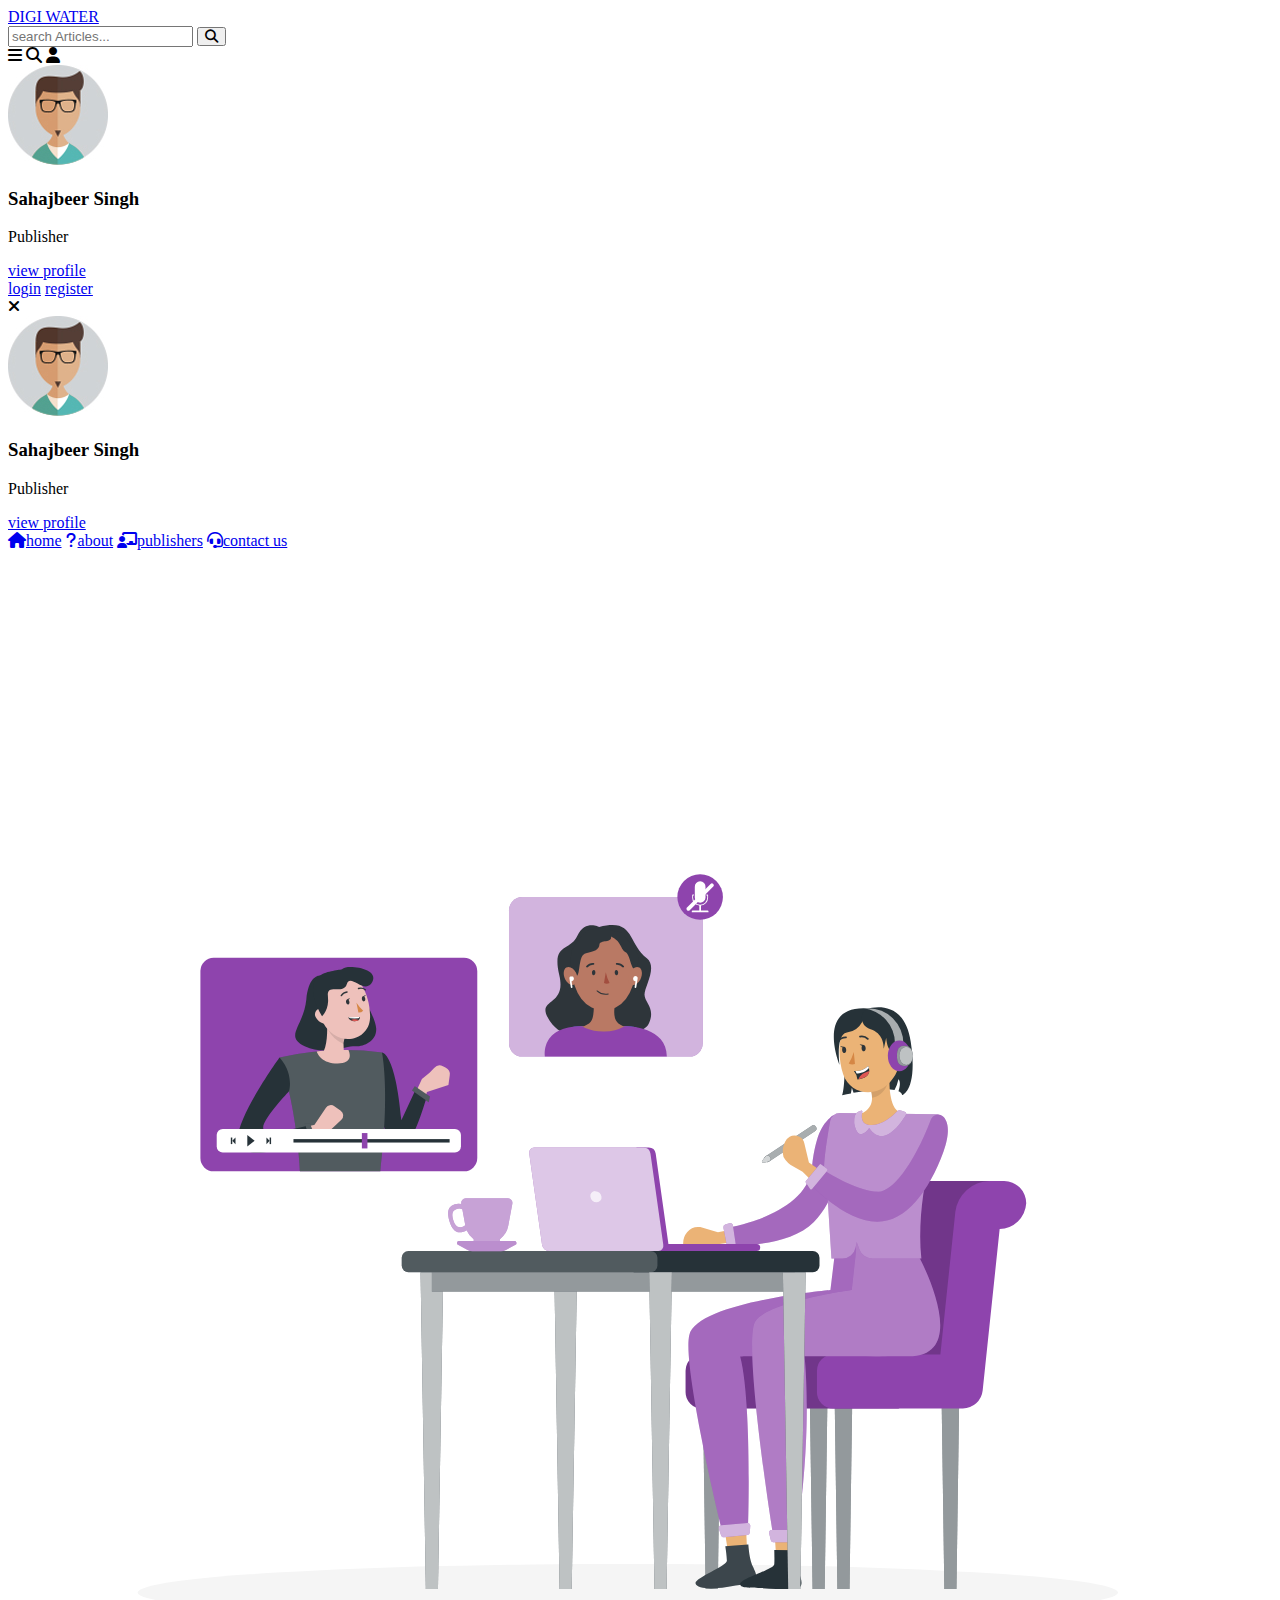
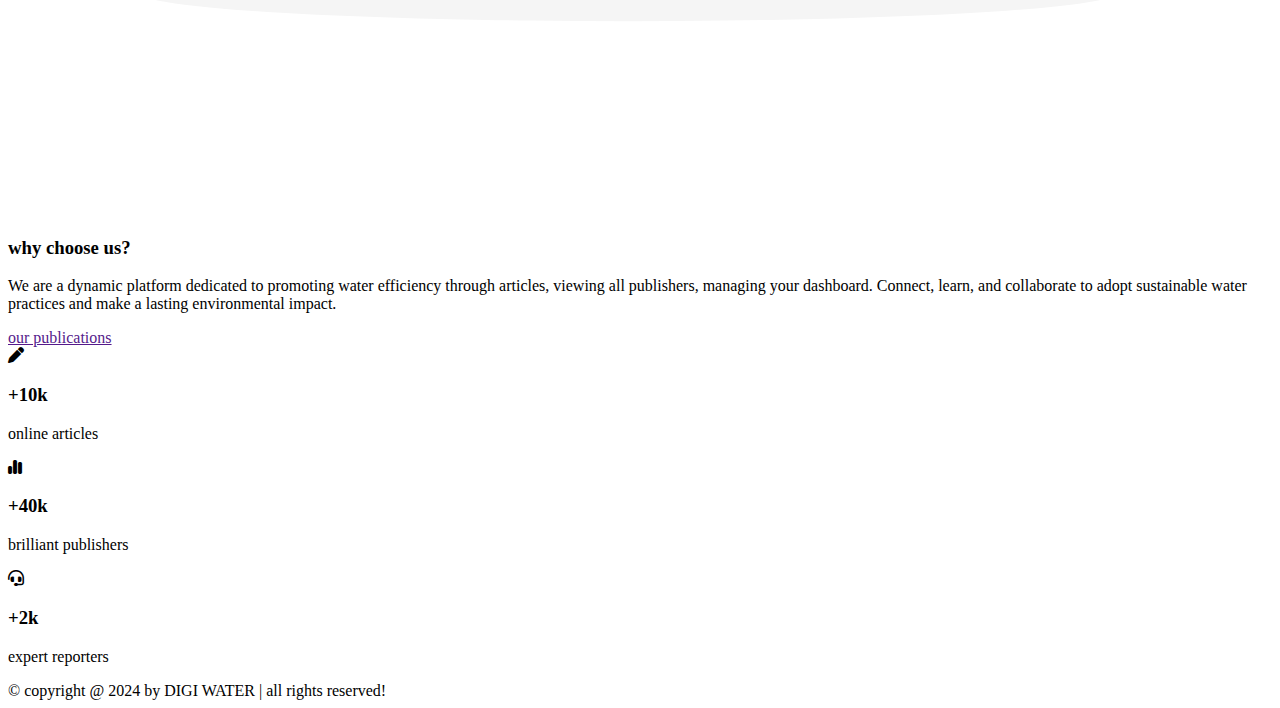
==== about.html @ f4ea8a5f "Add files via upload" ====
<!DOCTYPE html>
<html lang="en">
<head>
   <meta charset="UTF-8">
   <meta http-equiv="X-UA-Compatible" content="IE=edge">
   <meta name="viewport" content="width=device-width, initial-scale=1.0">
   <title>about us</title>

   <link rel="stylesheet" href="https://cdnjs.cloudflare.com/ajax/libs/font-awesome/6.1.2/css/all.min.css">
   <link rel="stylesheet" href="css/style.css">

</head>
<body>

   <header class="header">
   
      <section class="flex">
   
         <a href="home.html" class="logo">DIGI WATER</a>
   
         <form action="search.html" method="post" class="search-form">
            <input type="text" name="search_box" required placeholder="search Articles..." maxlength="100">
            <button type="submit" class="fas fa-search"></button>
         </form>
   
         <div class="icons">
            <div id="menu-btn" class="fas fa-bars"></div>
            <div id="search-btn" class="fas fa-search"></div>
            <div id="user-btn" class="fas fa-user"></div>
            <!-- <div id="toggle-btn" class="fas fa-sun"></div> -->
         </div>
   
         <div class="profile">
            <img src="images/pic-1.jpg" class="image" alt="">
            <h3 class="name">Sahajbeer Singh</h3>
            <p class="role">Publisher</p>
            <a href="profile.html" class="btn">view profile</a>
            <div class="flex-btn">
               <a href="login&siginup/index.html" class="option-btn">login</a>
               <a href="register.html" class="option-btn">register</a>
            </div>
         </div>
   
      </section>
   
   </header>   
   
   <div class="side-bar">
   
      <div id="close-btn">
         <i class="fas fa-times"></i>
      </div>
   
      <div class="profile">
         <img src="images/pic-1.jpg" class="image" alt="">
         <h3 class="name">Sahajbeer Singh</h3>
         <p class="role">Publisher</p>
         <a href="profile.html" class="btn">view profile</a>
      </div>
   
      <nav class="navbar">
         <a href="home.html"><i class="fas fa-home"></i><span>home</span></a>
         <a href="about.html"><i class="fas fa-question"></i><span>about</span></a>
         <a href="publisher.html"><i class="fas fa-chalkboard-user"></i><span>publishers</span></a>
         <a href="contact.html"><i class="fas fa-headset"></i><span>contact us</span></a>
      </nav>
   
   </div>
    
<section class="about">

   <div class="row">

      <div class="image">
         <img src="images/about-img.svg" alt="">
      </div>

      <div class="content">
         <h3>why choose us?</h3>
         <p>We are a dynamic platform dedicated to promoting water efficiency through articles, viewing all publishers, managing your dashboard. Connect, learn, and collaborate to adopt sustainable water practices and make a lasting environmental impact.</p>
         <a href="" class="inline-btn">our publications</a>
      </div>

   </div>

   <div class="box-container">

      <div class="box">
         <i class="fas fa-pen"></i>
         <div>
            <h3>+10k</h3>
            <p>online articles</p>
         </div>
      </div>

      <div class="box">
         <i class="fas fa-chart-simple"></i>
         <div>
            <h3>+40k</h3>
            <p>brilliant publishers</p>
         </div>
      </div>

      <div class="box">
         <i class="fas fa-headset"></i>
         <div>
            <h3>+2k</h3>
            <p>expert reporters</p>
         </div>
      </div>


   </div>

</section> 



<footer class="footer">

   &copy; copyright @ 2024 by <span>DIGI WATER</span> | all rights reserved!

</footer>

<!-- custom js file link  -->
<script src="js/script.js"></script>

   
</body>
</html>
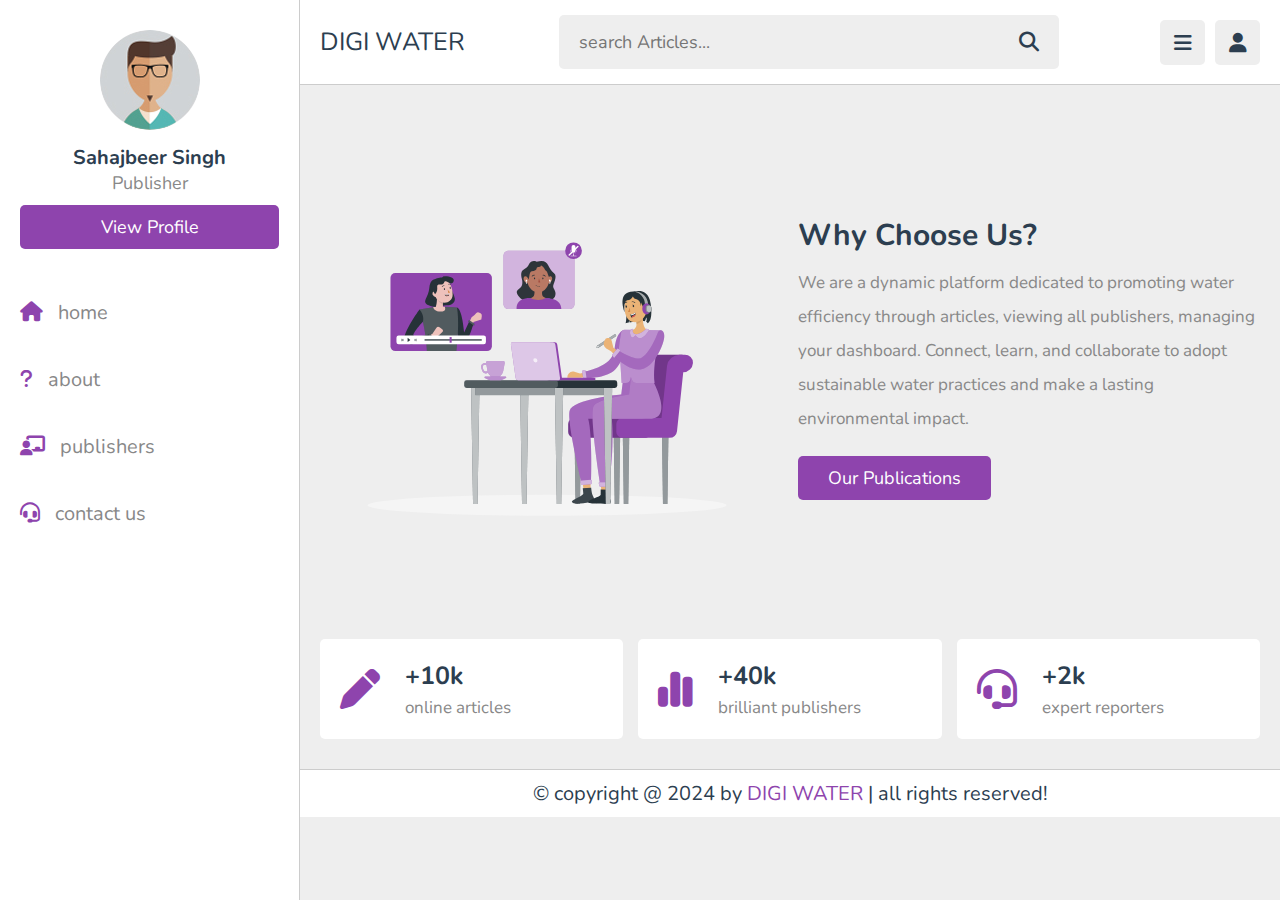
==== commit f54bf0ce: "Update about.html" ====
--- a/about.html
+++ b/about.html
@@ -7,7 +7,7 @@
    <title>about us</title>
 
    <link rel="stylesheet" href="https://cdnjs.cloudflare.com/ajax/libs/font-awesome/6.1.2/css/all.min.css">
-   <link rel="stylesheet" href="css/style.css">
+   <link rel="stylesheet" href="styles/main.css">
 
 </head>
 <body>
@@ -127,4 +127,4 @@
 
    
 </body>
-</html>+</html>
--- a/styles/main.css
+++ b/styles/main.css
@@ -0,0 +1,1068 @@
+@import url('https://fonts.googleapis.com/css2?family=Nunito:wght@200;300;400;500;600;700&display=swap');
+
+:root{
+   --main-color:#8e44ad;
+   --red:#e74c3c;
+   --orange:#f39c12;
+   --light-color:#888;
+   --light-bg:#eee;
+   --black:#2c3e50;
+   --white:#fff;
+   --border:.1rem solid rgba(0,0,0,.2);
+}
+
+*{
+   font-family: 'Nunito', sans-serif;
+   margin:0; padding:0;
+   box-sizing: border-box;
+   outline: none; border:none;
+   text-decoration: none;
+}
+
+*::selection{
+   background-color: var(--main-color);
+   color:#fff;
+}
+
+body{
+   background-color: var(--light-bg);
+   padding-left: 30rem;
+}
+body.active{
+   padding-left: 0;
+}
+
+html{
+   font-size: 62.5%;
+   overflow-x: hidden;
+}
+
+html::-webkit-scrollbar{
+   width: 1rem;
+   height: .5rem;
+}
+
+html::-webkit-scrollbar-track{
+   background-color: transparent;
+}
+
+html::-webkit-scrollbar-thumb{
+   background-color: var(--main-color);
+}
+
+body{
+   background-color: var(--light-bg);
+   padding-left: 30rem;
+}
+
+
+section{
+   padding:2rem;
+   margin: 0 auto;
+   max-width: 1200px;
+}
+
+.heading{
+   font-size: 2.5rem;
+   color:var(--black);
+   margin-bottom: 2.5rem;
+   border-bottom: var(--border);
+   padding-bottom: 1.5rem;
+   text-transform: capitalize;
+}
+
+.inline-btn,
+.inline-option-btn,
+.btn,
+.option-btn{
+   border-radius: .5rem;
+   color:#fff;
+   font-size: 1.8rem;
+   cursor: pointer;
+   text-transform: capitalize;
+   padding:1rem 3rem;
+   text-align: center;
+   margin-top: 1rem;
+}
+
+.btn,
+.option-btn{
+   display: block;
+   width: 100%;
+}
+
+.inline-btn,
+.inline-option-btn{
+   display: inline-block;
+}
+
+.btn,
+.inline-btn{
+   background-color: var(--main-color);
+}
+
+.option-btn,
+.inline-option-btn{
+   background-color:var(--orange);
+}
+
+.inline-btn:hover,
+.inline-option-btn:hover,
+.btn:hover,
+.option-btn:hover{
+   background-color: var(--black);
+   color: var(--white);
+}
+
+.flex-btn{
+   display: flex;
+   gap: 1rem;
+}
+
+.header{
+   position: sticky;
+   top:0; left:0; right: 0;
+   background-color: var(--white);
+   z-index: 1000;
+   border-bottom: var(--border);
+}
+
+.header .flex{
+   display: flex;
+   align-items: center;
+   justify-content: space-between;
+   position: relative;
+   padding: 1.5rem 2rem;
+}
+
+.header .flex .logo{
+   font-size: 2.5rem;
+   color: var(--black);
+}
+
+.header .flex .search-form{
+   width: 50rem;
+   border-radius: .5rem;
+   background-color: var(--light-bg);
+   padding:1.5rem 2rem;
+   display: flex;
+   gap:2rem;
+
+}
+
+.header .flex .search-form input{
+   width: 100%;
+   font-size: 1.8rem;
+   color:var(--black);
+   background:none;
+}
+
+.header .flex .search-form button{
+   background:none;
+   font-size: 2rem;
+   cursor: pointer;
+   color:var(--black);
+}
+
+.header .flex .search-form button:hover{
+   color: var(--main-color);
+}
+
+.header .flex .icons div{
+   font-size: 2rem;
+   color:var(--black);
+   background-color: var(--light-bg);
+   border-radius: .5rem;
+   height: 4.5rem;
+   width: 4.5rem;
+   line-height: 4.5rem;
+   cursor: pointer;
+   text-align: center;
+   margin-left: .7rem;
+}
+
+.header .flex .icons div:hover{
+   background-color: var(--black);
+   color:var(--white);
+}
+
+.header .flex .profile{
+   position: absolute;
+   top:120%; right: 2rem;
+   background-color: var(--white);
+   border-radius: .5rem;
+   padding: 1.5rem;
+   text-align: center;
+   overflow: hidden;
+   transform-origin: top right;
+   transform: scale(0);
+   transition: .2s linear;
+   width: 30rem;
+}
+
+.header .flex .profile.active{
+   transform: scale(1);
+}
+
+.header .flex .profile .image{
+   height: 10rem;
+   width: 10rem;
+   border-radius: 50%;
+   object-fit: contain;
+   margin-bottom: 1rem;
+}
+
+.header .flex .profile .name{
+   font-size: 2rem;
+   color:var(--black);
+   overflow: hidden;
+   text-overflow: ellipsis;
+   white-space: nowrap;
+}
+
+.header .flex .profile .role{
+   font-size: 1.8rem;
+   color: var(--light-color);
+}
+
+#search-btn{
+   display: none;
+}
+
+.side-bar{
+   position: fixed;
+   top: 0; left: 0;
+   width: 30rem;
+   background-color: var(--white);
+   height: 100vh;
+   border-right: var(--border);
+   z-index: 1200;
+}
+
+.side-bar #close-btn{
+   text-align: right;
+   padding: 2rem;
+   display: none;
+}
+
+.side-bar #close-btn i{
+   text-align: right;
+   font-size: 2.5rem;
+   background:var(--red);
+   border-radius: .5rem;
+   color:var(--white);
+   cursor: pointer;
+   height: 4.5rem;
+   width: 4.5rem;
+   line-height: 4.5rem;
+   text-align: center;
+}
+
+.side-bar #close-btn i:hover{
+   background-color: var(--black);
+}
+
+.side-bar .profile{
+   padding:3rem 2rem;
+   text-align: center;
+}
+
+.side-bar .profile .image{
+   height: 10rem;
+   width: 10rem;
+   border-radius: 50%;
+   object-fit: contain;
+   margin-bottom: 1rem;
+}
+
+.side-bar .profile .name{
+   font-size: 2rem;
+   color:var(--black);
+   overflow: hidden;
+   text-overflow: ellipsis;
+   white-space: nowrap;
+}
+
+.side-bar .profile .role{
+   font-size: 1.8rem;
+   color: var(--light-color);
+}
+
+.side-bar .navbar a{
+   display: block;
+   padding: 2rem;
+   font-size: 2rem;
+}
+
+.side-bar .navbar a i{
+   margin-right: 1.5rem;
+   color:var(--main-color);
+   transition: .2s linear;
+}
+
+.side-bar .navbar a span{
+   color:var(--light-color);
+}
+
+.side-bar .navbar a:hover{
+   background-color: var(--light-bg);
+}
+
+.side-bar .navbar a:hover i{
+   margin-right: 2.5rem;
+}
+
+.side-bar.active{
+   left: -30rem;
+}
+
+.home-grid .box-container{
+   display: grid;
+   grid-template-columns: repeat(auto-fit, 27.5rem);
+   gap:1.5rem;
+   justify-content: start;
+   align-items: flex-start;
+}
+
+.home-grid .box-container .box{
+   background-color: var(--white);
+   border-radius: .5rem;
+   padding:2rem;
+}
+
+.home-grid .box-container .box .title{
+   font-size: 2rem;
+   color: var(--black);
+   text-transform: capitalize;
+}
+
+.home-grid .box-container .box .flex{
+   display: flex;
+   flex-wrap: wrap;
+   gap: 1.5rem;
+   margin-top: 2rem;
+}
+
+.home-grid .box-container .flex a{
+   background-color: var(--light-bg);
+   border-radius: .5rem;
+   padding: 1rem 1.5rem;
+   font-size: 1.5rem;
+}
+
+.home-grid .box-container .flex a i{
+   margin-right: 1rem;
+   color:var(--black);
+}
+
+.home-grid .box-container .flex a span{
+   color:var(--light-color);
+}
+
+.home-grid .box-container .flex a:hover{
+   background-color: var(--black);
+}
+
+.home-grid .box-container .flex a:hover span{
+   color:var(--white);
+}
+
+.home-grid .box-container .flex a:hover i{
+   color:var(--white);
+}
+
+.home-grid .box-container .tutor{
+   padding: 1rem 0;
+   font-size: 1.8rem;
+   color:var(--light-color);
+   line-height: 2;
+}
+
+.home-grid .box-container .likes{
+   color:var(--light-color);
+   font-size: 1.7rem;
+   margin-top: 1.5rem;
+}
+
+.home-grid .box-container .likes span{
+   color:var(--main-color);
+}
+
+.about .row{
+   display: flex;
+   align-items: center;
+   flex-wrap: wrap;
+   gap:1.5rem;
+}
+
+.about .row .image{
+   flex: 1 1 40rem;
+}
+
+.about .row .image img{
+   width: 100%;
+   height: 50rem;
+}
+
+.about .row .content{
+   flex: 1 1 40rem;
+}
+
+.about .row .content p{
+   font-size: 1.7rem;
+   line-height: 2;
+   color: var(--light-color);
+   padding: 1rem 0;
+}
+
+.about .row .content h3{
+   font-size: 3rem;
+   color:var(--black);
+   text-transform: capitalize;
+}
+
+.about .box-container{
+   display: grid;
+   grid-template-columns: repeat(auto-fit, minmax(27rem, 1fr));
+   gap:1.5rem;
+   justify-content: center;
+   align-items: flex-start;
+   margin-top: 3rem;
+}
+
+.about .box-container .box{
+   border-radius: .5rem;
+   background-color: var(--white);
+   padding: 2rem;
+   display: flex;
+   align-items: center;
+   gap: 2.5rem;
+}
+
+.about .box-container .box i{
+   font-size: 4rem;
+   color: var(--main-color);
+}
+
+.about .box-container .box h3{
+   font-size: 2.5rem;
+   color: var(--black);
+   margin-bottom: .3rem;
+}
+
+.about .box-container .box p{
+   font-size: 1.7rem;
+   color:var(--light-color);
+}
+
+.art-sec .box-container{
+   display: grid;
+   grid-template-columns: repeat(auto-fit, minmax(60rem, 1fr));
+   gap:1.5rem;
+   justify-content: center;
+   align-items: flex-start;
+}
+
+.art-sec .box-container .box{
+   border-radius: .5rem;
+   background-color: var(--white);
+   height: 50rem;
+   padding: 2rem;
+   display: flex;
+   flex-direction: column;
+   justify-content: space-between;
+}
+
+.art-sec .box-container .box p{
+   line-height: 1.7;
+   font-size: 1.7rem;
+   color: var(--light-color);
+}
+
+.art-sec .box-container .box .student{
+   margin-top: 2rem;
+   display: flex;
+   align-items: center;
+   gap: 1.5rem;
+}
+.like-cont{
+   width: 15%;
+   height: 50%;
+   position: absolute;
+   display: flex;
+   place-self: center;
+   /* transform: translate(-50%, -50%); */
+   background: url("undefined\ -\ Imgur.png") no-repeat center/contain;
+   opacity: 0;
+   transform: scale(0);
+   filter: grayscale(100%) brightness(0.9) sepia(1) hue-rotate(290deg) saturate(55);
+}
+.like-cont.active {
+   animation-duration: 1000ms;
+   animation-name: like-heart-animation;
+   animation-timing-function: ease-in-out;
+ }
+ @keyframes like-heart-animation {
+   0% {
+     opacity: 0;
+     transform: scale(0);
+   }
+   15% {
+     opacity: 0.9;
+     transform: scale(1.2);
+   }
+   30% {
+     transform: scale(0.95);
+   }
+   45%,
+   80% {
+     opacity: 0.9;
+     transform: scale(1);
+   }
+ }
+.icon{
+   margin-left: 60%;
+   display: flex;
+   flex-direction: row;
+   gap: 2rem;
+}
+.like{
+   width: 29px;
+   height: 29px;
+   position: relative;
+   background: url("icons8-heart-50.png") no-repeat center/contain;
+   /* background-color: #e74c3c; */
+   transform: scale(1);
+   filter: grayscale(1);
+}
+.save{
+   width: 29px;
+   height: 29px;
+   position: relative;
+   background: url("save-instagram.png") no-repeat center/contain;
+   /* background-color: #e74c3c; */
+   transform: scale(0.8);
+
+}
+.save.saved{
+   background: url("bookmark.png") no-repeat center/contain;
+   /* background-color: #271a19; */
+}
+
+.like.liked {
+   filter: none;
+}
+
+
+.art-sec .box-container .box .student img{
+   height: 5rem;
+   width: 5rem;
+   object-fit: cover;
+   border-radius: 50%;
+}
+
+.art-sec .box-container .box .student h3{
+   font-size: 2rem;
+   color: var(--black);
+   margin-bottom: .3rem;
+}
+
+.art-sec .box-container .box .student .stars{
+   font-size: 1.5rem;
+   color:var(--orange);
+}
+
+
+.publisher .search-pub{
+   margin-bottom: 2rem;
+   border-radius: .5rem;
+   background-color: var(--white);
+   padding: 1.5rem 2rem;
+   display: flex;
+   align-items: center;
+   gap: 1.5rem;
+}
+
+.publisher .search-pub input{
+   width: 100%;
+   background: none;
+   font-size: 1.8rem;
+   color: var(--black);
+}
+
+.publisher .search-pub button{
+   font-size: 2rem;
+   color: var(--black);
+   cursor: pointer;
+   background:none;
+}
+
+.publisher .search-pub button:hover{
+   color: var(--main-color);
+}
+
+.publisher .box-container{
+   display: grid;
+   grid-template-columns: repeat(auto-fit, minmax(30rem, 1fr));
+   gap:1.5rem;
+   justify-content: center;
+   align-items: flex-start;
+}
+
+.publisher .box-container .box{
+   background-color: var(--white);
+   border-radius: .5rem;
+   padding: 2rem;
+}
+
+.publisher .box-container .offer{
+   text-align: center;
+}
+
+.publisher .box-container .offer h3{
+   font-size: 2.5rem;
+   color: var(--black);
+   text-transform: capitalize;
+   padding-bottom: .5rem;
+}
+
+.publisher .box-container .offer p{
+   line-height: 1.7;
+   padding: .5rem 0;
+   color: var(--light-color);
+   font-size: 1.7rem;
+}
+
+.publisher .box-container .box .tutor{
+   display: flex;
+   align-items: center;
+   gap:2rem;
+   margin-bottom: 1.5rem;
+}
+
+.publisher .box-container .box .tutor img{
+   height: 5rem;
+   width: 5rem;
+   border-radius: 50%;
+}
+
+.publisher .box-container .box .tutor h3{
+   font-size: 2rem;
+   color: var(--black);
+   margin-bottom: .2rem;
+}
+
+.publisher .box-container .box .tutor span{
+   font-size: 1.6rem;
+   color: var(--light-color);
+}
+
+.publisher .box-container .box p{
+   padding: .5rem 0;
+   font-size: 1.7rem;
+   color: var(--light-color);
+}
+
+.publisher .box-container .box p span{
+   color: var(--main-color);
+}
+
+
+.footer{
+   background-color: var(--white);
+   border-top: var(--border);
+   /* position: sticky; */
+   bottom: 0; left: 0; right: 0;
+   text-align: center;
+   font-size: 2rem;
+   padding:1rem 0.5rem;
+   color:var(--black);
+   margin-top: 1rem;
+   z-index: 1000;
+   /* padding-bottom: 9.5rem; */
+}
+
+.footer span{
+   color:var(--main-color);
+}
+
+
+
+@media (max-width:1200px){
+
+   body{
+      padding-left: 0;
+   }
+
+   .side-bar{
+      left: -30rem;
+      transition: .2s linear;
+   }
+
+   .side-bar #close-btn{
+      display: block;
+   }
+
+   .side-bar.active{
+      left: 0;
+      box-shadow: 0 0 0 100vw rgba(0,0,0,.8);
+      border-right: 0;
+   }
+
+}
+
+@media (max-width:991px){
+
+   html{
+      font-size: 55%;
+   }
+
+}
+
+@media (max-width:768px){
+
+   #search-btn{
+      display: inline-block;
+   }
+
+   .header .flex .search-form{
+      position: absolute;
+      top: 99%; left: 0; right: 0;
+      border-top: var(--border);
+      border-bottom: var(--border);
+      background-color: var(--white);
+      border-radius: 0;
+      width: auto;
+      padding: 2rem;
+      clip-path: polygon(0 0, 100% 0, 100% 0, 0 0);
+      transition: .2s linear;
+   }
+
+}
+
+@media (max-width:450px){
+
+   html{
+      font-size: 50%;
+   }
+
+   .flex-btn{
+      gap: 0;
+      flex-flow: column;
+   }
+
+   .home-grid .box-container{
+      grid-template-columns: 1fr;
+   }
+
+   .about .row .image img{
+      height: 25rem;
+   }
+
+}
+
+.user-profile .info{
+   background-color: var(--white);
+   border-radius: .5rem;
+   padding: 2rem;
+}
+
+.user-profile .info .user{
+   text-align: center;
+   margin-bottom: 2rem;
+   padding: 1rem;
+}
+
+.user-profile .info .user img{
+   height: 10rem;
+   width: 10rem;
+   border-radius: 50%;
+   object-fit: cover;
+   margin-bottom: 1rem;
+}
+
+.user-profile .info .user h3{
+   font-size: 2rem;
+   color: var(--black);
+}
+
+.user-profile .info .user p{
+   font-size: 1.7rem;
+   color: var(--light-color);
+   padding: .3rem 0;
+}
+
+.user-profile .info .box-container{
+   display: flex;
+   flex-wrap: wrap;
+   gap: 1.5rem;
+}
+
+.user-profile .info .box-container .box{
+   background-color: var(--light-bg);
+   border-radius: .5rem;
+   padding: 2rem;
+   flex: 1 1 25rem;
+}
+
+.user-profile .info .box-container .box .flex{
+   display: flex;
+   align-items: center;
+   gap: 2rem;
+   margin-bottom: 1rem;
+}
+
+.user-profile .info .box-container .box .flex i{
+   font-size:2rem;
+   color: var(--white);
+   background-color: var(--black);
+   text-align: center;
+   border-radius: .5rem;
+   height: 5rem;
+   width: 5rem;
+   line-height: 4.9rem;
+}
+
+.user-profile .info .box-container .box .flex span{
+   font-size: 2.5rem;
+   color: var(--main-color);
+}
+
+.user-profile .info .box-container .box .flex p{
+   color: var(--light-color);
+   font-size: 1.7rem;
+}
+
+.contact .row{
+   display: flex;
+   align-items: center;
+   flex-wrap: wrap;
+   gap: 1.5rem;
+}
+
+.contact .row .image{
+   flex: 1 1 50rem;
+}
+
+.contact .row .image img{
+   width: 100%;
+}
+
+.contact .row form{
+   flex: 1 1 30rem;
+   background-color: var(--white);
+   padding: 2rem;
+   text-align: center;
+}
+
+.contact .row form h3{
+   margin-bottom: 1rem;
+   text-transform: capitalize;
+   color:var(--black);
+   font-size: 2.5rem;
+}
+
+.contact .row form .box{
+   width: 100%;
+   border-radius: .5rem;
+   background-color: var(--light-bg);
+   margin: 1rem 0;
+   padding: 1.4rem;
+   font-size: 1.8rem;
+   color: var(--black);
+}
+
+.contact .row form textarea{
+   height: 20rem;
+   resize: none;
+}
+
+.contact .box-container{
+   display: grid;
+   grid-template-columns: repeat(auto-fit, minmax(30rem, 1fr));
+   gap:1.5rem;
+   justify-content: center;
+   align-items: flex-start;
+   margin-top: 3rem;
+}
+
+.contact .box-container .box{
+   text-align: center;
+   background-color: var(--white);
+   border-radius: .5rem;
+   padding: 3rem;
+}
+
+.contact .box-container .box i{
+   font-size: 3rem;
+   color: var(--main-color);
+   margin-bottom: 1rem;
+}
+
+.contact .box-container .box h3{
+   font-size: 2rem;
+   color:var(--black);
+   margin: 1rem 0;
+}
+
+.contact .box-container .box a{
+   display: block;
+   padding-top: .5rem;
+   font-size: 1.8rem;
+   color: var(--light-color);
+}
+
+.contact .box-container .box a:hover{
+   text-decoration: underline;
+   color:var(--black);
+}
+
+.form-container{
+   min-height: calc(100vh - 20rem);
+   display: flex;
+   align-items: center;
+   justify-content: center;
+}
+
+.form-container form{
+   background-color: var(--white);
+   border-radius: .5rem;
+   padding: 2rem;
+   width: 50rem;
+}
+
+.form-container form h3{
+   font-size: 2.5rem;
+   text-transform: capitalize;
+   color: var(--black);
+   text-align: center;
+}
+
+.form-container form p{
+   font-size: 1.7rem;
+   color: var(--light-color);
+   padding-top: 1rem;
+}
+
+.form-container form p span{
+   color: var(--red);
+}
+
+.form-container form .box{
+   font-size: 1.8rem;
+   color: var(--black);
+   border-radius: .5rem;
+   padding: 1.4rem;
+   background-color: var(--light-bg);
+   width: 100%;
+   margin: 1rem 0;
+}
+
+
+
+
+
+.publisher-profile .details {
+   text-align: center;
+   background-color: var(--white);
+   border-radius: .5rem;
+   padding: 2rem;
+}
+
+.publisher-profile .details .publisher img {
+   height: 10rem;
+   width: 10rem;
+   border-radius: 50%;
+   object-fit: cover;
+   margin-bottom: 1rem;
+}
+
+.publisher-profile .details .publisher h3 {
+   font-size: 2rem;
+   color: var(--black);
+}
+
+.publisher-profile .details .publisher span {
+   color: var(--light-color);
+   font-size: 1.7rem;
+}
+
+.publisher-profile .details .flex {
+   display: flex;
+   flex-wrap: wrap;
+   gap: 1.5rem;
+   margin-top: 2rem;
+}
+
+.publisher-profile .details .flex p {
+   flex: 1 1 20rem;
+   border-radius: .5rem;
+   background-color: var(--light-bg);
+   padding: 1.2rem 2rem;
+   font-size: 1.8rem;
+   color: var(--light-color);
+}
+
+.publisher-profile .details .flex p span {
+   color: var(--main-color);
+}
+
+.articles .box-container {
+   display: flex;
+   flex-wrap: wrap;
+   gap: 2rem;
+   justify-content: center;
+   margin-top: 2rem;
+}
+
+.articles .box {
+   background-color: var(--white);
+   border-radius: .5rem;
+   box-shadow: 0 .5rem 1rem rgba(0, 0, 0, 0.1);
+   text-align: center;
+   padding: 1.5rem;
+   max-width: 30rem;
+}
+
+.articles .box .thumb {
+   position: relative;
+   margin-bottom: 1rem;
+}
+
+.articles .box .thumb img {
+   width: 100%;
+   border-radius: .5rem;
+   object-fit: cover;
+}
+
+.articles .box .thumb span {
+   position: absolute;
+   bottom: 1rem;
+   right: 1rem;
+   background-color: var(--main-color);
+   color: var(--white);
+   padding: 0.5rem 1rem;
+   border-radius: 0.3rem;
+   font-size: 1.2rem;
+}
+
+.articles .box .title {
+   font-size: 1.8rem;
+   color: var(--black);
+   margin-bottom: 1rem;
+}
+
+.articles .box .inline-btn {
+   display: inline-block;
+   padding: 0.8rem 2rem;
+   font-size: 1.6rem;
+   color: var(--white);
+   background-color: var(--main-color);
+   border-radius: .5rem;
+   text-decoration: none;
+   transition: 0.3s;
+}
+
+.articles .box .inline-btn:hover {
+   background-color: var(--black);
+}
